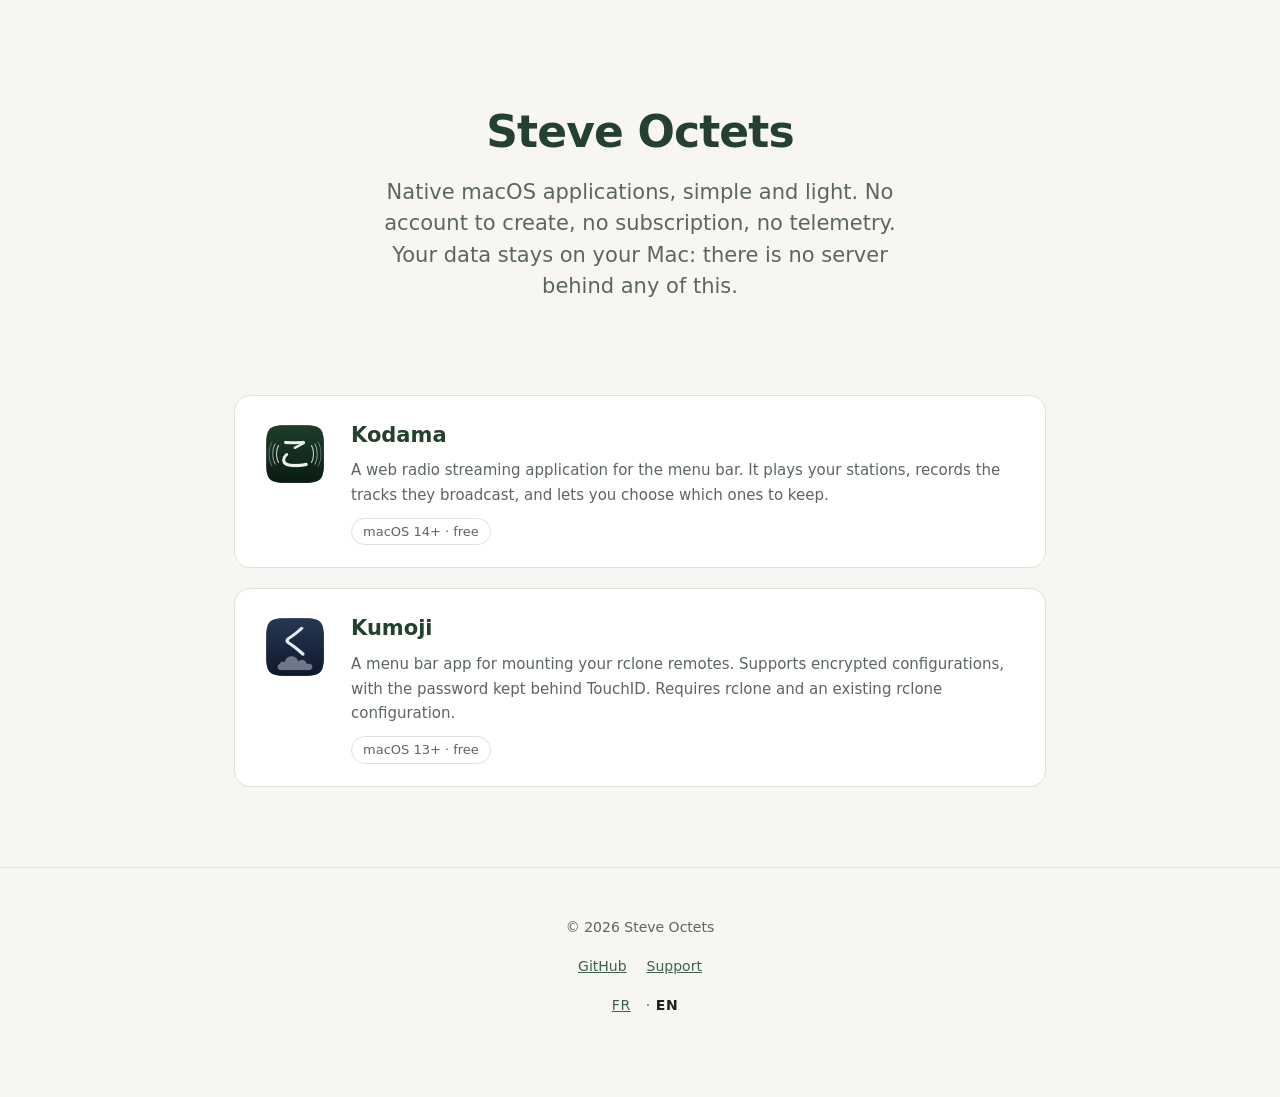
==== en/index.html @ 919a5f42 "La vitrine en deux langues Le français reste à la racine — quatre adresses gravées dans des versions" ====
<!DOCTYPE html>
<html lang="en">
<head>
<meta charset="utf-8">
<meta name="viewport" content="width=device-width, initial-scale=1">
<title>Steve Octets — small macOS applications</title>
<meta name="description" content="Small native macOS applications, simple and light. No account to create, no subscription, no telemetry. Your data stays on your Mac.">
<link rel="icon" href="../images/kodama.png">
<link rel="stylesheet" href="../style.css">
<link rel="alternate" hreflang="fr" href="https://steveoctets.github.io/">
<link rel="alternate" hreflang="en" href="https://steveoctets.github.io/en/">
<link rel="alternate" hreflang="x-default" href="https://steveoctets.github.io/en/">
</head>
<body>

<header>
    <h1>Steve Octets</h1>
    <p class="accroche">
        Native macOS applications, simple and light. No account to create, no subscription,
        no telemetry. Your data stays on your Mac: there is no server behind any of this.
    </p>
</header>

<div class="contenu">

<section style="border-top:none; padding-top:0;">
    <div class="applications">

        <!-- Une application = une carte. Pour en ajouter une, copier ce bloc. -->
        <a class="application" href="https://steveoctets.github.io/kodama/en/">
            <img src="../images/kodama.png" alt="">
            <div>
                <h3>Kodama</h3>
                <p>
                    A web radio streaming application for the menu bar. It plays your stations,
                    records the tracks they broadcast, and lets you choose which ones to keep.
                </p>
                <span class="plateforme">macOS 14+ · free</span>
            </div>
        </a>

        <a class="application" href="https://steveoctets.github.io/kumoji/en/">
            <img src="../images/kumoji.png" alt="">
            <div>
                <h3>Kumoji</h3>
                <p>
                    A menu bar app for mounting your rclone remotes. Supports encrypted
                    configurations, with the password kept behind TouchID. Requires rclone and
                    an existing rclone configuration.
                </p>
                <span class="plateforme">macOS 13+ · free</span>
            </div>
        </a>

    </div>
</section>

</div>

<footer>
    <p>© 2026 Steve Octets</p>
    <p><a href="https://github.com/steveoctets">GitHub</a><a href="https://ko-fi.com/steveoctets">Support</a></p>
    <p class="langues"><a href="../" onclick="try{localStorage.setItem('langue','fr')}catch(e){}">FR</a> · <strong>EN</strong></p>
</footer>

<script>
// La langue du visiteur, une fois pour toutes.
//
// Le choix explicite l'emporte et se souvient ; à défaut, on suit le navigateur. La page
// française est le contenu, pas une page de redirection : un robot qui n'exécute pas ce
// script voit du vrai texte, et le hreflang ci-dessus lui dit où trouver l'autre version.
(function () {
    var choix = null;
    try { choix = localStorage.getItem('langue'); } catch (e) {}
    var ici = document.documentElement.lang;
    var voulue = choix || (navigator.language || 'en').slice(0, 2).toLowerCase();
    if (voulue !== 'fr') { voulue = 'en'; }
    if (voulue === ici) { return; }
    var autre = document.querySelector('link[rel=alternate][hreflang=' + voulue + ']');
    if (autre) { location.replace(autre.href); }
})();
</script>

</body>
</html>
---- style.css ----
/* Kodama — la palette de l'icône : vert forêt, blanc cassé. */
:root {
    color-scheme: light dark;
    --fond: #f7f6f2;
    --fond-carte: #ffffff;
    --encre: #1c2420;
    --encre-douce: #5c6660;
    --vert: #24402f;
    --vert-clair: #3a6349;
    --trait: #e2e0d9;
}
@media (prefers-color-scheme: dark) {
    :root {
        --fond: #12211a;
        --fond-carte: #1a2c23;
        --encre: #eaf0e4;
        --encre-douce: #9db0a3;
        --vert: #eaf0e4;
        --vert-clair: #7fb894;
        --trait: #24402f;
    }
}

* { box-sizing: border-box; }

body {
    margin: 0;
    font: 17px/1.65 -apple-system, BlinkMacSystemFont, "Segoe UI", system-ui, sans-serif;
    color: var(--encre);
    background: var(--fond);
    -webkit-font-smoothing: antialiased;
}

.contenu { max-width: 860px; margin: 0 auto; padding: 0 24px; }

/* En-tête */
header { text-align: center; padding: 72px 24px 48px; }
header img.icone { width: 128px; height: 128px; border-radius: 28px; }
header h1 {
    font-size: 44px; margin: 24px 0 8px; letter-spacing: -0.02em;
    color: var(--vert);
}
header .kana { font-size: 20px; color: var(--encre-douce); margin: 0 0 20px; }
header p.accroche {
    font-size: 21px; line-height: 1.5; color: var(--encre-douce);
    max-width: 560px; margin: 0 auto 36px;
}

/* Le bouton de téléchargement */
.telecharger {
    display: inline-block; padding: 15px 34px; border-radius: 12px;
    background: var(--vert-clair); color: #fff; text-decoration: none;
    font-size: 18px; font-weight: 600;
    transition: transform .12s ease, filter .12s ease;
}
@media (prefers-color-scheme: dark) { .telecharger { color: #12211a; } }
.telecharger:hover { transform: translateY(-1px); filter: brightness(1.08); }
.dessous { font-size: 14px; color: var(--encre-douce); margin-top: 14px; }

/* Sections */
section { padding: 40px 0; border-top: 1px solid var(--trait); }
h2 { font-size: 27px; margin: 0 0 20px; letter-spacing: -0.01em; color: var(--vert); }
h3 { font-size: 19px; margin: 32px 0 10px; }
p { margin: 0 0 16px; }
a { color: var(--vert-clair); }

figure { margin: 28px 0; }
figure img {
    width: 100%; border-radius: 12px; border: 1px solid var(--trait);
    display: block;
}
figcaption {
    font-size: 14px; color: var(--encre-douce); margin-top: 10px;
    text-align: center;
}

.trois { display: grid; gap: 24px; grid-template-columns: repeat(auto-fit, minmax(230px, 1fr)); }
.trois h3 { margin-top: 0; }
.trois p { font-size: 15px; color: var(--encre-douce); margin: 0; }

ul { padding-left: 22px; }
li { margin-bottom: 9px; }

code {
    font: 14px ui-monospace, SFMono-Regular, Menlo, monospace;
    background: var(--fond-carte); padding: 2px 6px; border-radius: 5px;
    border: 1px solid var(--trait);
}

.note {
    background: var(--fond-carte); border: 1px solid var(--trait);
    border-radius: 12px; padding: 18px 22px; margin: 24px 0;
}
.note p:last-child { margin-bottom: 0; }

/* Le sélecteur de langue : présent, jamais mis en avant. La langue en cours est en
   gras plutôt que grisée — c'est un repère, pas un bouton désactivé. */
.langues { margin-top: 14px; font-size: 14px; letter-spacing: 0.04em; }
.langues strong { color: var(--encre); font-weight: 600; }

footer {
    text-align: center; padding: 48px 24px 64px;
    color: var(--encre-douce); font-size: 14px;
    border-top: 1px solid var(--trait); margin-top: 40px;
}
footer a { margin: 0 10px; }

nav.retour { padding-top: 28px; font-size: 15px; }

/* --- La vitrine : une carte par application ------------------------------- */

.applications { display: grid; gap: 20px; margin: 8px 0 0; }

.application {
    display: flex; gap: 20px; align-items: flex-start;
    background: var(--fond-carte); border: 1px solid var(--trait);
    border-radius: 16px; padding: 22px 24px;
    text-decoration: none; color: inherit;
    transition: transform .12s ease, border-color .12s ease;
}
.application:hover { transform: translateY(-2px); border-color: var(--vert-clair); }
.application img { width: 72px; height: 72px; border-radius: 16px; flex-shrink: 0; }
.application h3 { margin: 0 0 6px; font-size: 21px; color: var(--vert); }
.application p { margin: 0; font-size: 15px; color: var(--encre-douce); }
.application .plateforme {
    display: inline-block; margin-top: 10px; font-size: 13px;
    color: var(--encre-douce); border: 1px solid var(--trait);
    border-radius: 20px; padding: 2px 11px;
}
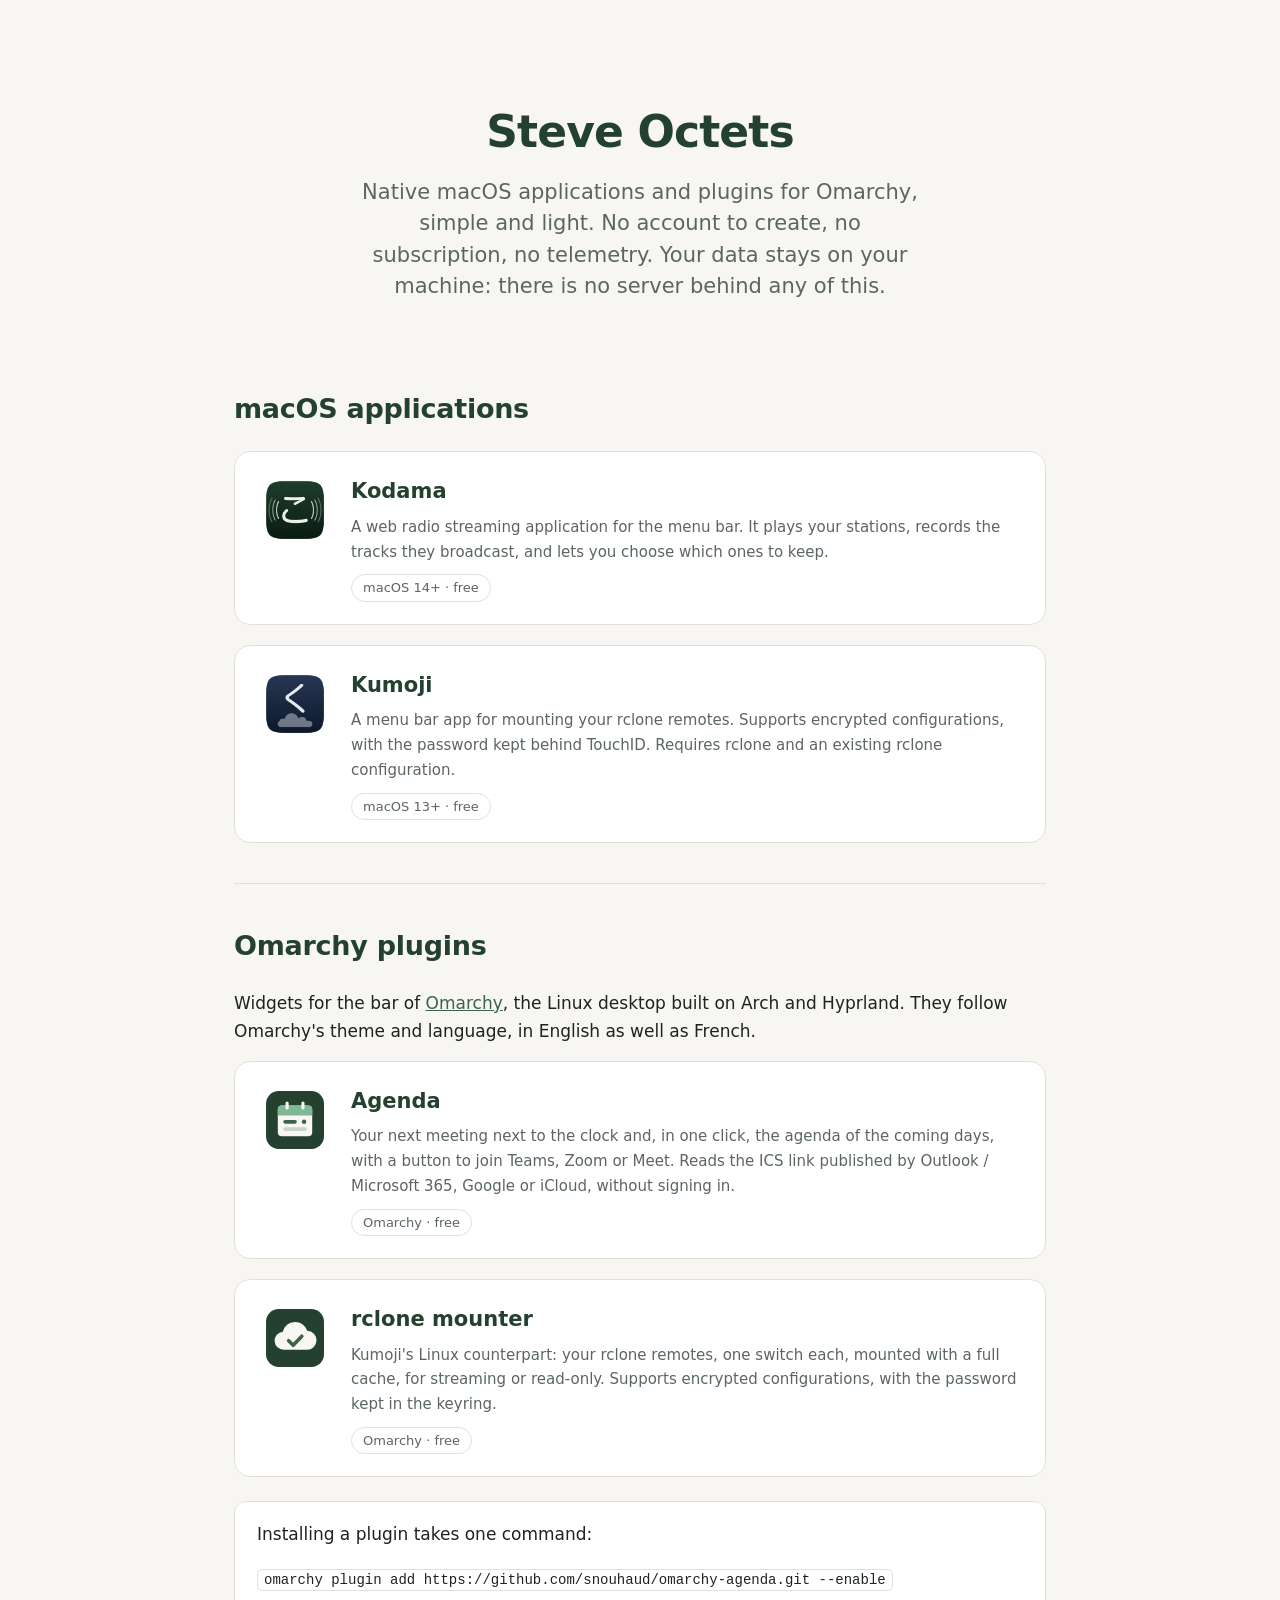
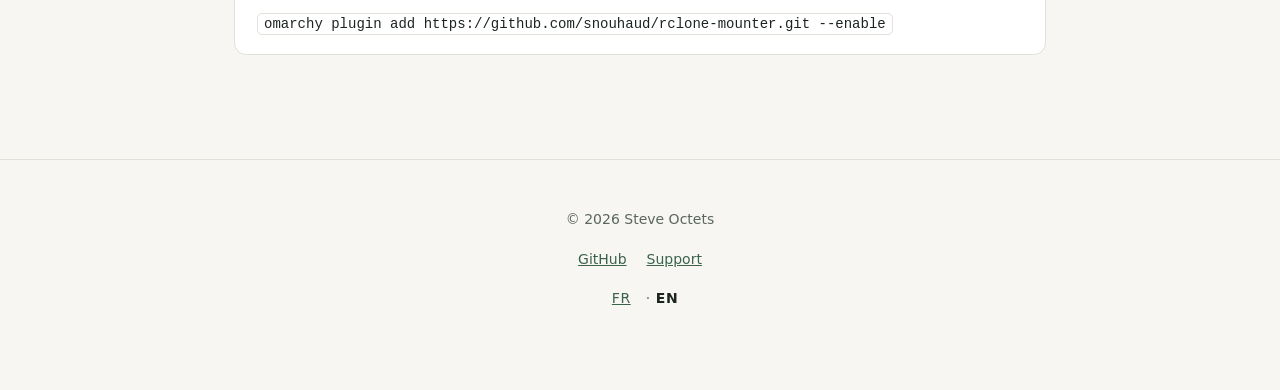
==== commit 9f9ef360: "Les plugins Omarchy sur la vitrine Agenda et rclone mounter rejoignent Kodama et Kumoji, dans une se" ====
--- a/en/index.html
+++ b/en/index.html
@@ -3,8 +3,8 @@
 <head>
 <meta charset="utf-8">
 <meta name="viewport" content="width=device-width, initial-scale=1">
-<title>Steve Octets — small macOS applications</title>
-<meta name="description" content="Small native macOS applications, simple and light. No account to create, no subscription, no telemetry. Your data stays on your Mac.">
+<title>Steve Octets — small macOS applications and Omarchy plugins</title>
+<meta name="description" content="Small native macOS applications and plugins for Omarchy (Linux), simple and light. No account to create, no subscription, no telemetry. Your data stays on your machine.">
 <link rel="icon" href="../images/kodama.png">
 <link rel="stylesheet" href="../style.css">
 <link rel="alternate" hreflang="fr" href="https://steveoctets.github.io/">
@@ -16,14 +16,16 @@
 <header>
     <h1>Steve Octets</h1>
     <p class="accroche">
-        Native macOS applications, simple and light. No account to create, no subscription,
-        no telemetry. Your data stays on your Mac: there is no server behind any of this.
+        Native macOS applications and plugins for Omarchy, simple and light. No account to
+        create, no subscription, no telemetry. Your data stays on your machine: there is no
+        server behind any of this.
     </p>
 </header>
 
 <div class="contenu">
 
 <section style="border-top:none; padding-top:0;">
+    <h2>macOS applications</h2>
     <div class="applications">
 
         <!-- Une application = une carte. Pour en ajouter une, copier ce bloc. -->
@@ -55,6 +57,49 @@
     </div>
 </section>
 
+<section>
+    <h2>Omarchy plugins</h2>
+    <p>
+        Widgets for the bar of <a href="https://omarchy.org">Omarchy</a>, the Linux desktop
+        built on Arch and Hyprland. They follow Omarchy's theme and language, in English as
+        well as French.
+    </p>
+    <div class="applications">
+
+        <a class="application" href="https://github.com/snouhaud/omarchy-agenda">
+            <img src="../images/agenda.svg" alt="">
+            <div>
+                <h3>Agenda</h3>
+                <p>
+                    Your next meeting next to the clock and, in one click, the agenda of the
+                    coming days, with a button to join Teams, Zoom or Meet. Reads the ICS link
+                    published by Outlook / Microsoft 365, Google or iCloud, without signing in.
+                </p>
+                <span class="plateforme">Omarchy · free</span>
+            </div>
+        </a>
+
+        <a class="application" href="https://github.com/snouhaud/rclone-mounter">
+            <img src="../images/rclone-mounter.svg" alt="">
+            <div>
+                <h3>rclone mounter</h3>
+                <p>
+                    Kumoji's Linux counterpart: your rclone remotes, one switch each, mounted
+                    with a full cache, for streaming or read-only. Supports encrypted
+                    configurations, with the password kept in the keyring.
+                </p>
+                <span class="plateforme">Omarchy · free</span>
+            </div>
+        </a>
+
+    </div>
+    <div class="note">
+        <p>Installing a plugin takes one command:</p>
+        <p><code>omarchy plugin add https://github.com/snouhaud/omarchy-agenda.git --enable</code></p>
+        <p><code>omarchy plugin add https://github.com/snouhaud/rclone-mounter.git --enable</code></p>
+    </div>
+</section>
+
 </div>
 
 <footer>
--- a/style.css
+++ b/style.css
@@ -127,3 +127,6 @@
     color: var(--encre-douce); border: 1px solid var(--trait);
     border-radius: 20px; padding: 2px 11px;
 }
+
+/* Une commande à copier : elle passe à la ligne plutôt que de déborder sur mobile. */
+.note code { overflow-wrap: anywhere; }
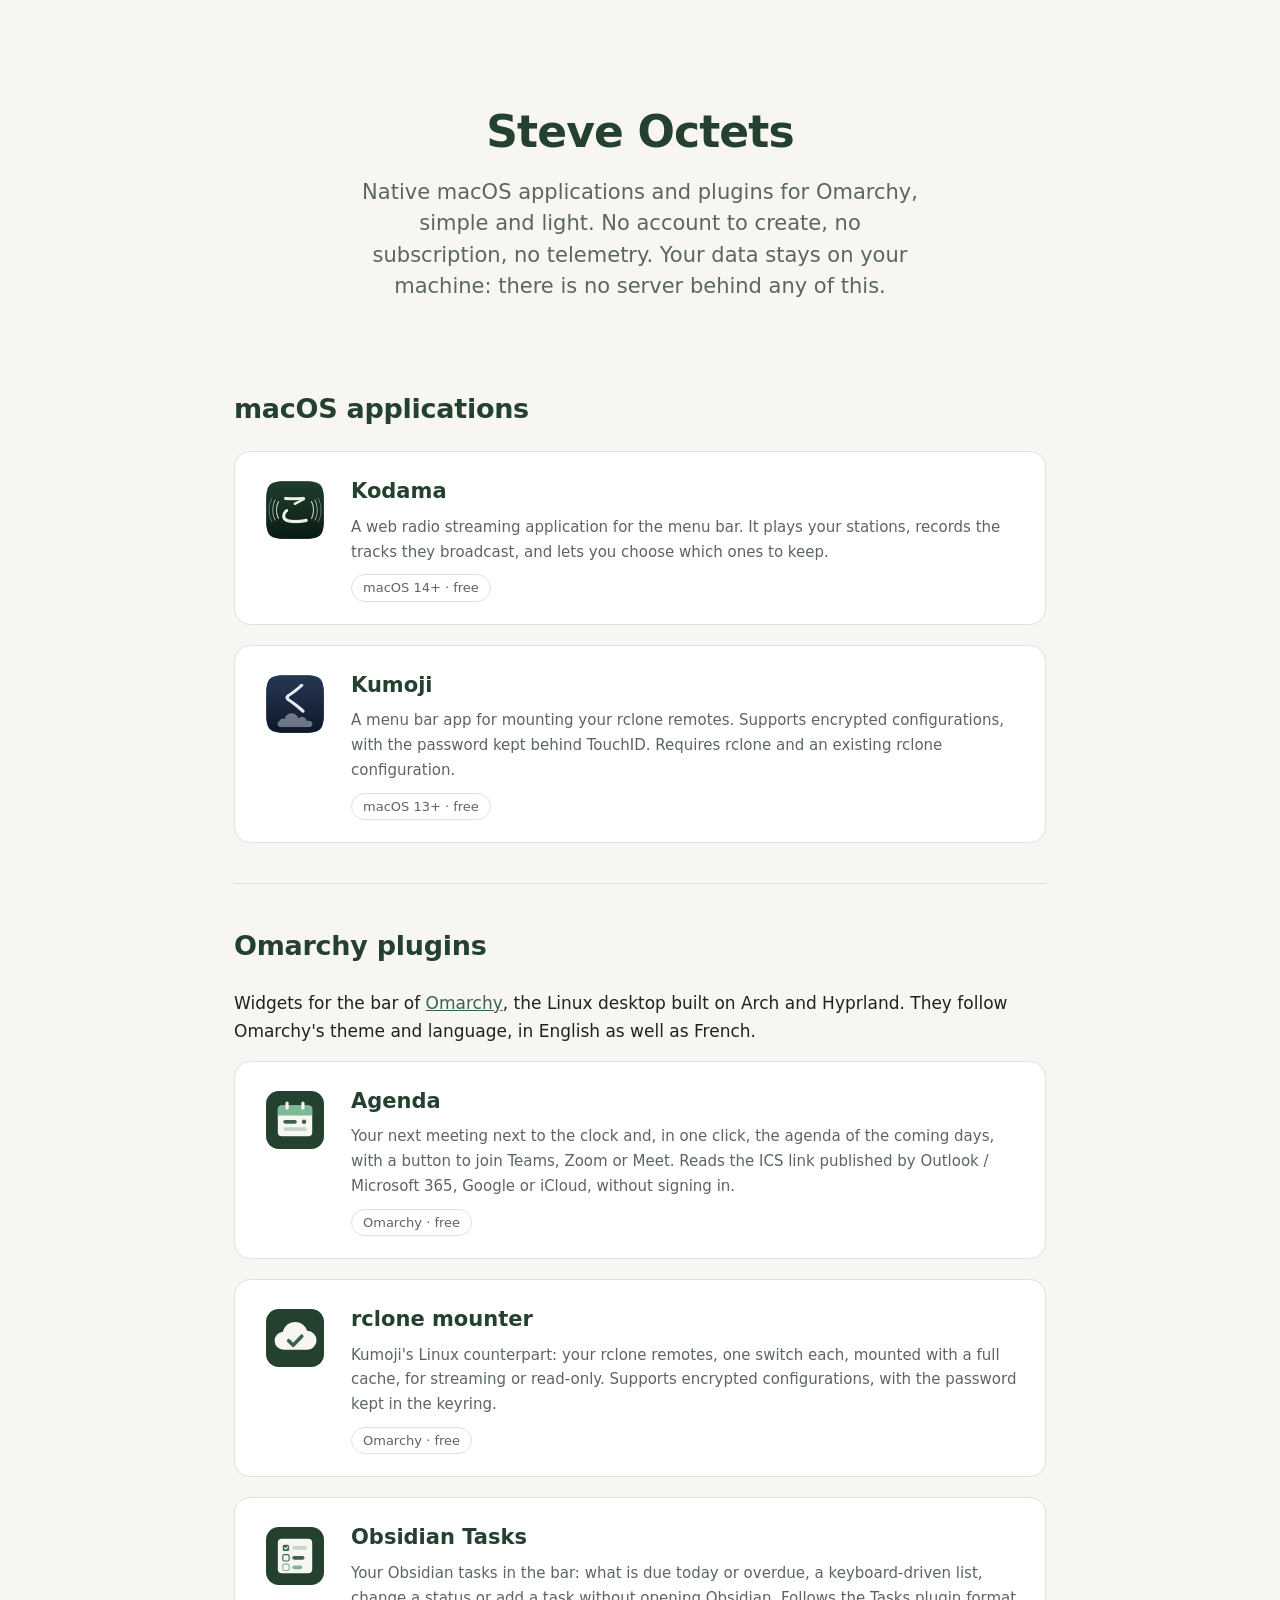
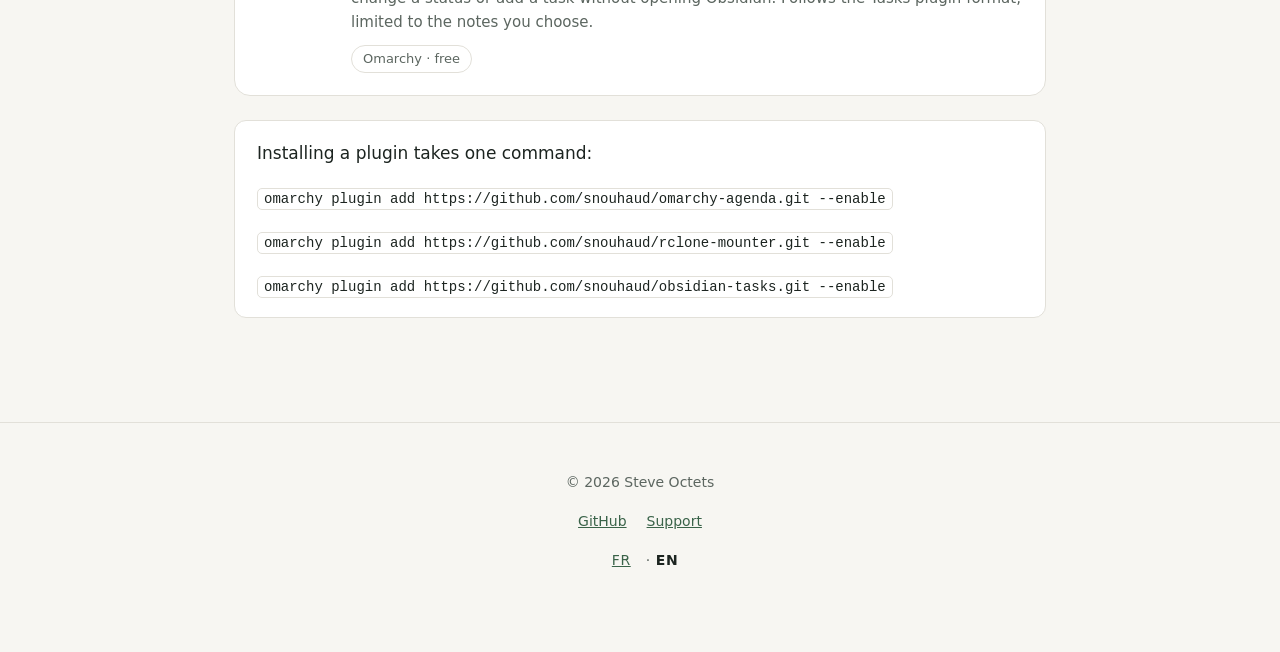
==== commit 8cbcdc3f: "Plugin Omarchy Obsidian Tasks Co-Authored-By: Claude Opus 5.5 <noreply@anthropic.com>" ====
--- a/en/index.html
+++ b/en/index.html
@@ -92,11 +92,25 @@
             </div>
         </a>
 
+        <a class="application" href="https://github.com/snouhaud/obsidian-tasks">
+            <img src="../images/obsidian-tasks.svg" alt="">
+            <div>
+                <h3>Obsidian Tasks</h3>
+                <p>
+                    Your Obsidian tasks in the bar: what is due today or overdue, a
+                    keyboard-driven list, change a status or add a task without opening
+                    Obsidian. Follows the Tasks plugin format, limited to the notes you choose.
+                </p>
+                <span class="plateforme">Omarchy · free</span>
+            </div>
+        </a>
+
     </div>
     <div class="note">
         <p>Installing a plugin takes one command:</p>
         <p><code>omarchy plugin add https://github.com/snouhaud/omarchy-agenda.git --enable</code></p>
         <p><code>omarchy plugin add https://github.com/snouhaud/rclone-mounter.git --enable</code></p>
+        <p><code>omarchy plugin add https://github.com/snouhaud/obsidian-tasks.git --enable</code></p>
     </div>
 </section>
 
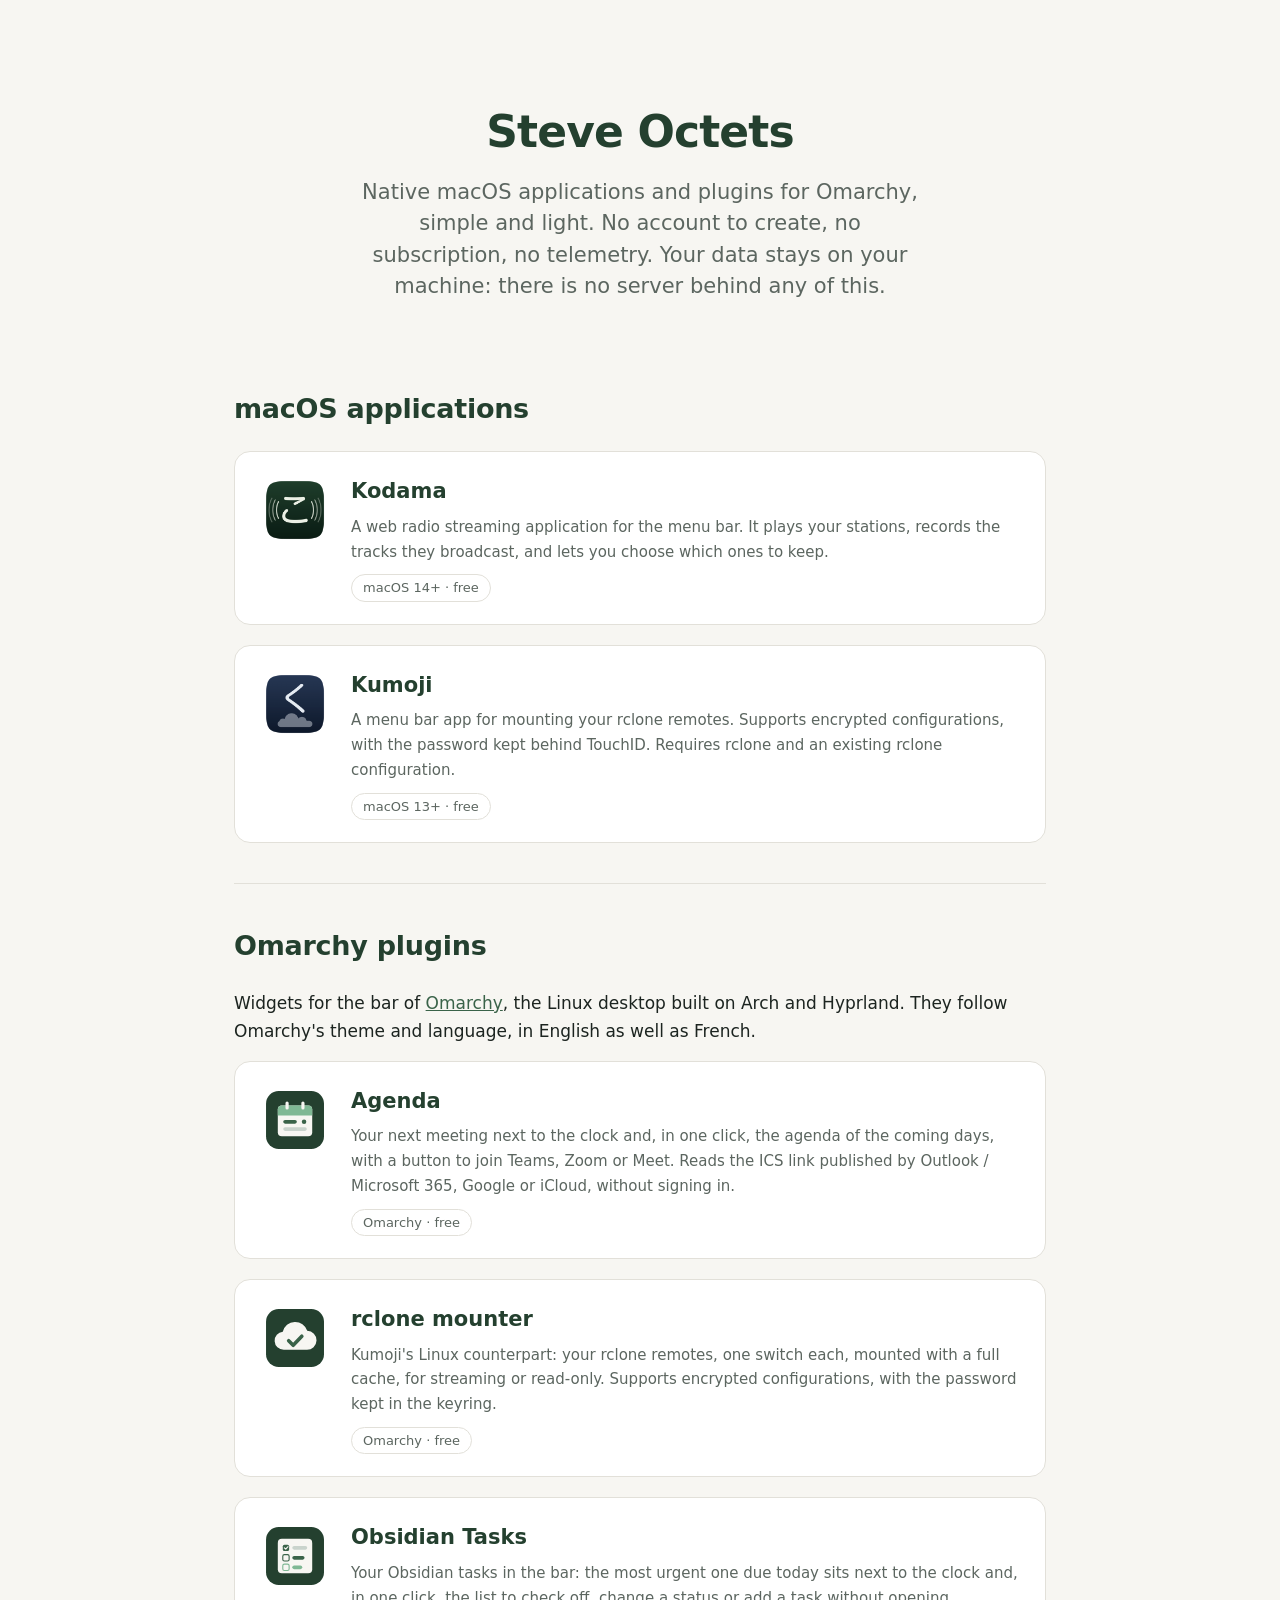
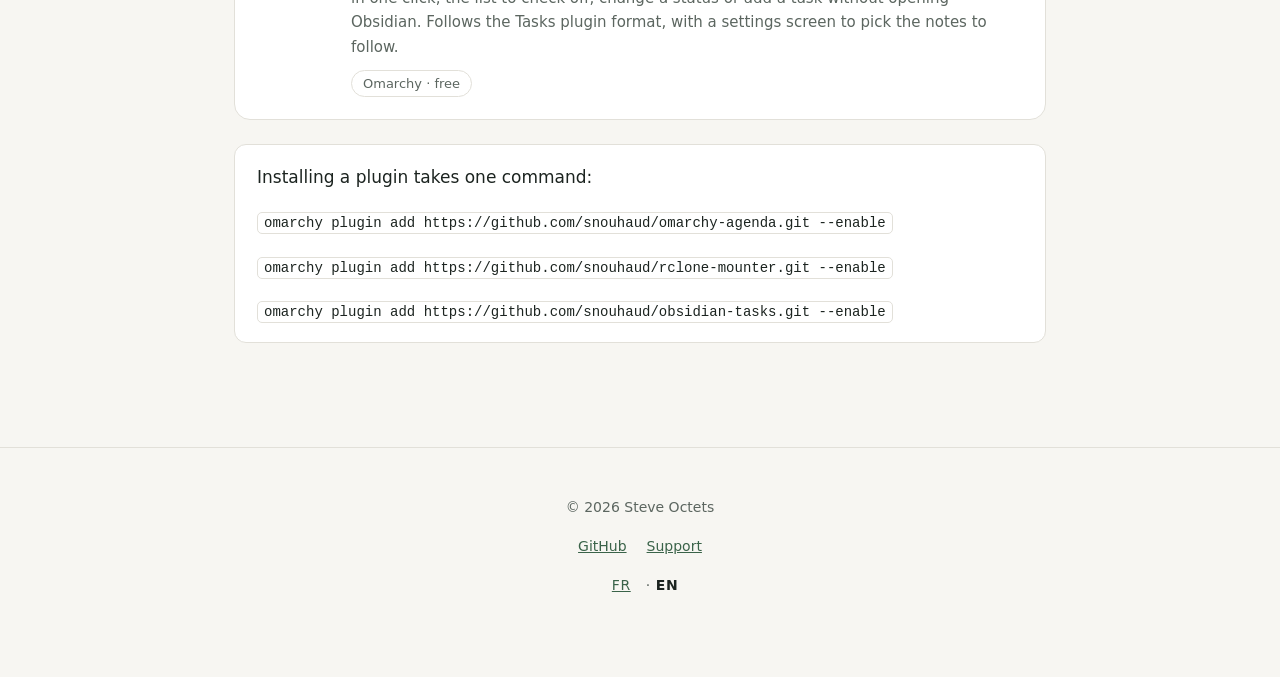
==== commit 05fa4a92: "Carte Obsidian Tasks : la tâche due dans la barre, l'écran de réglages Co-Authored-By: Claude Opus 5" ====
--- a/en/index.html
+++ b/en/index.html
@@ -97,9 +97,10 @@
             <div>
                 <h3>Obsidian Tasks</h3>
                 <p>
-                    Your Obsidian tasks in the bar: what is due today or overdue, a
-                    keyboard-driven list, change a status or add a task without opening
-                    Obsidian. Follows the Tasks plugin format, limited to the notes you choose.
+                    Your Obsidian tasks in the bar: the most urgent one due today sits next
+                    to the clock and, in one click, the list to check off, change a status or
+                    add a task without opening Obsidian. Follows the Tasks plugin format, with
+                    a settings screen to pick the notes to follow.
                 </p>
                 <span class="plateforme">Omarchy · free</span>
             </div>
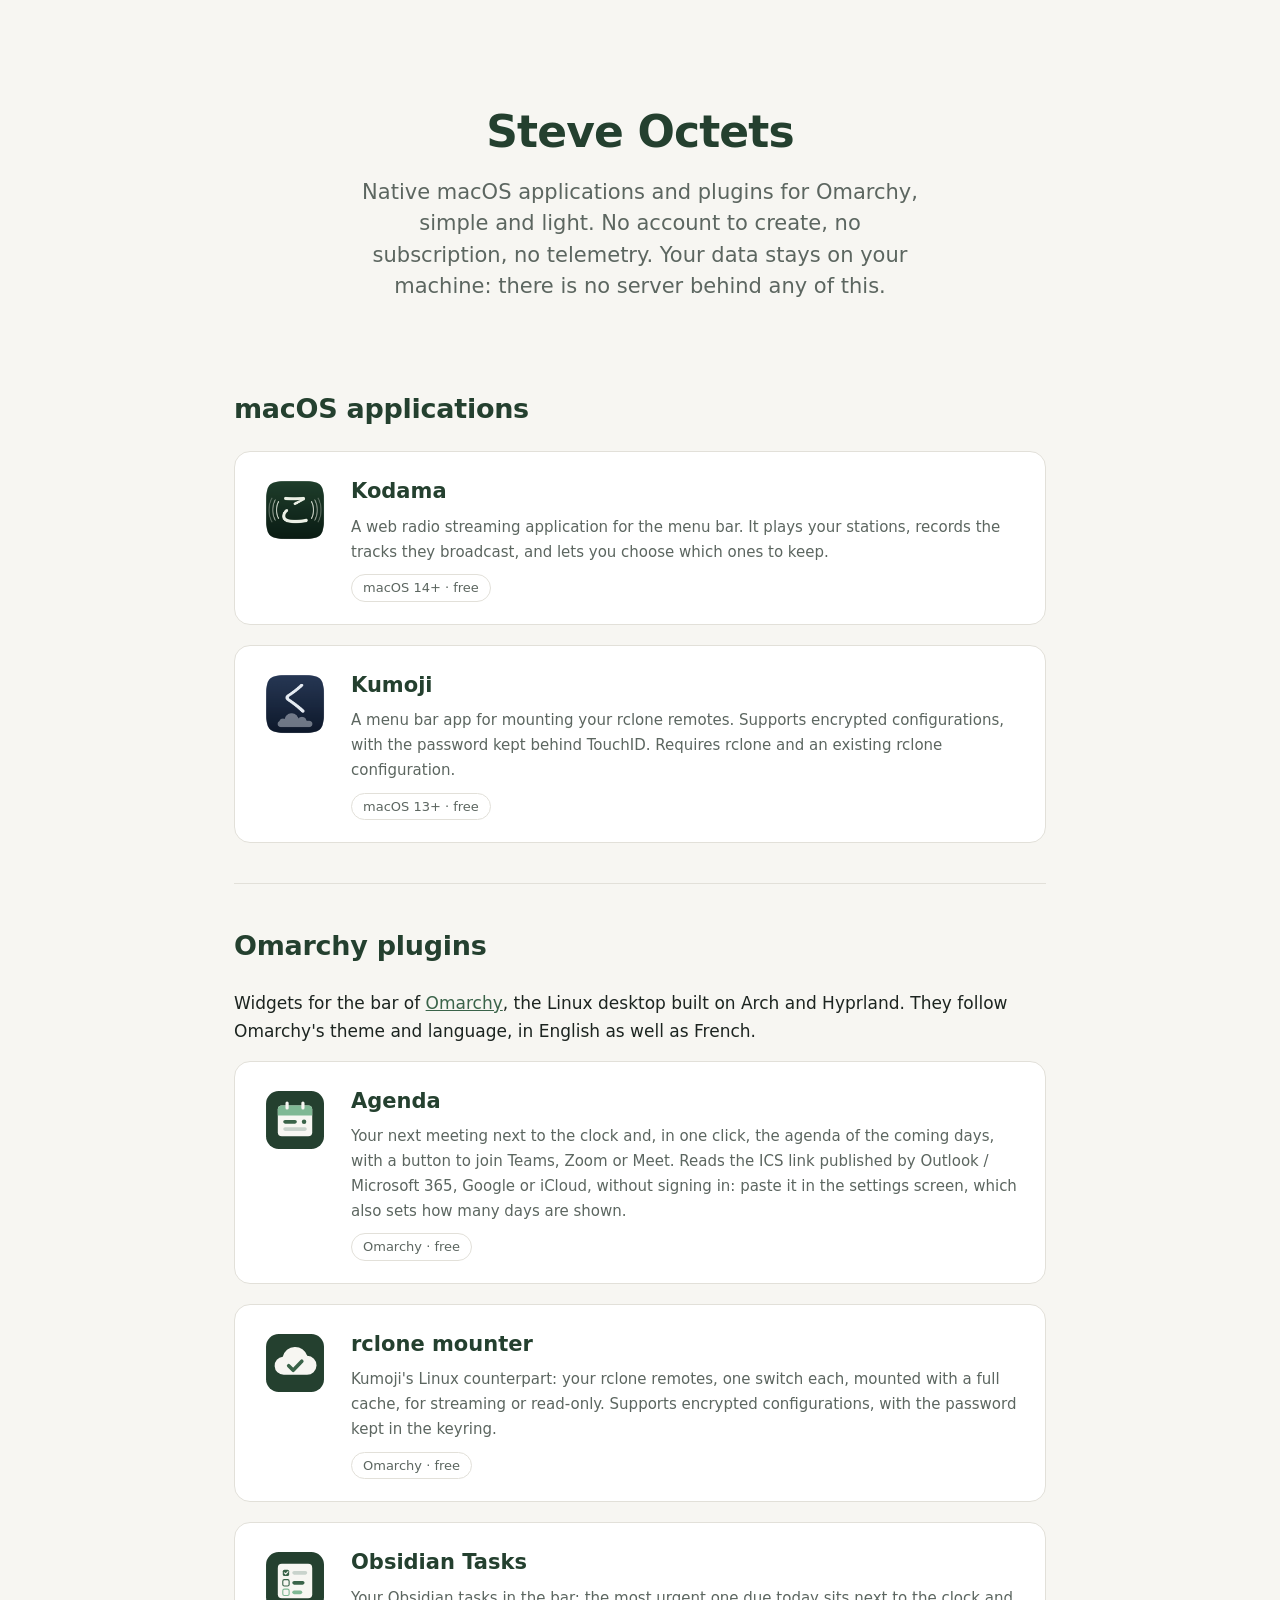
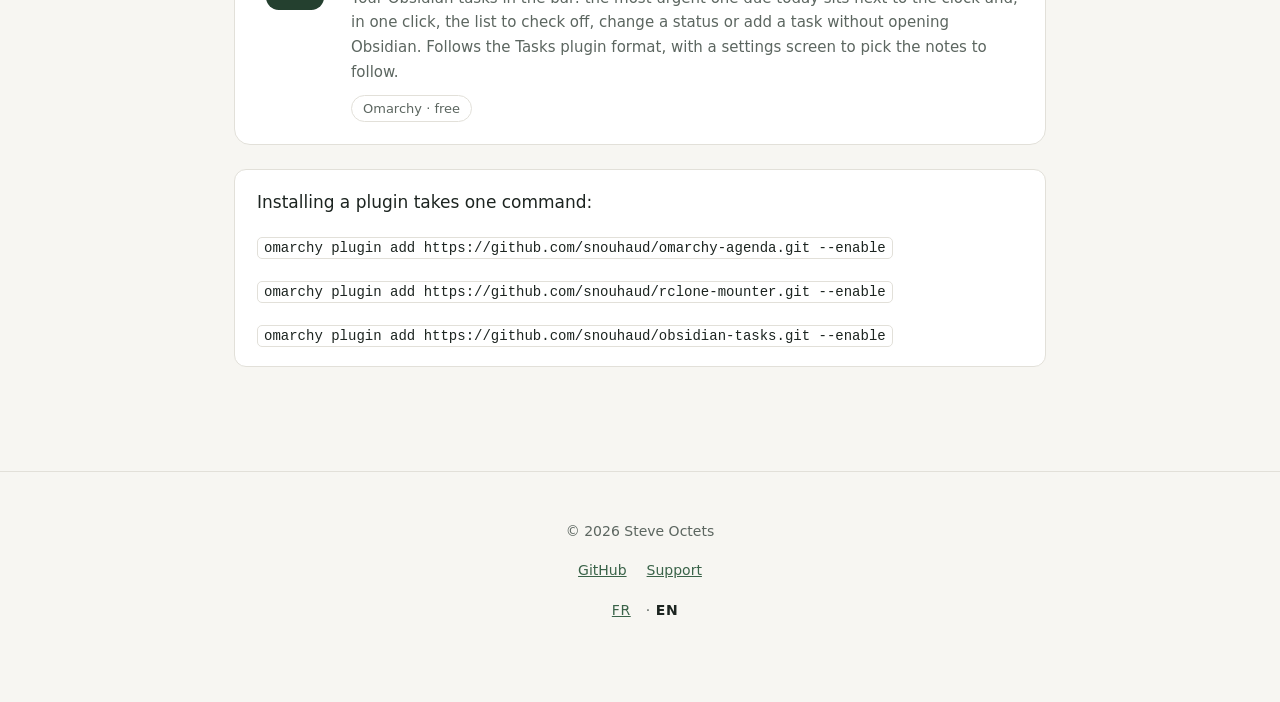
==== commit ba0ac104: "Carte Agenda : l'écran de réglages (lien ICS, jours affichés) Co-Authored-By: Claude Opus 5.5 <norep" ====
--- a/en/index.html
+++ b/en/index.html
@@ -73,7 +73,8 @@
                 <p>
                     Your next meeting next to the clock and, in one click, the agenda of the
                     coming days, with a button to join Teams, Zoom or Meet. Reads the ICS link
-                    published by Outlook / Microsoft 365, Google or iCloud, without signing in.
+                    published by Outlook / Microsoft 365, Google or iCloud, without signing in:
+                    paste it in the settings screen, which also sets how many days are shown.
                 </p>
                 <span class="plateforme">Omarchy · free</span>
             </div>
